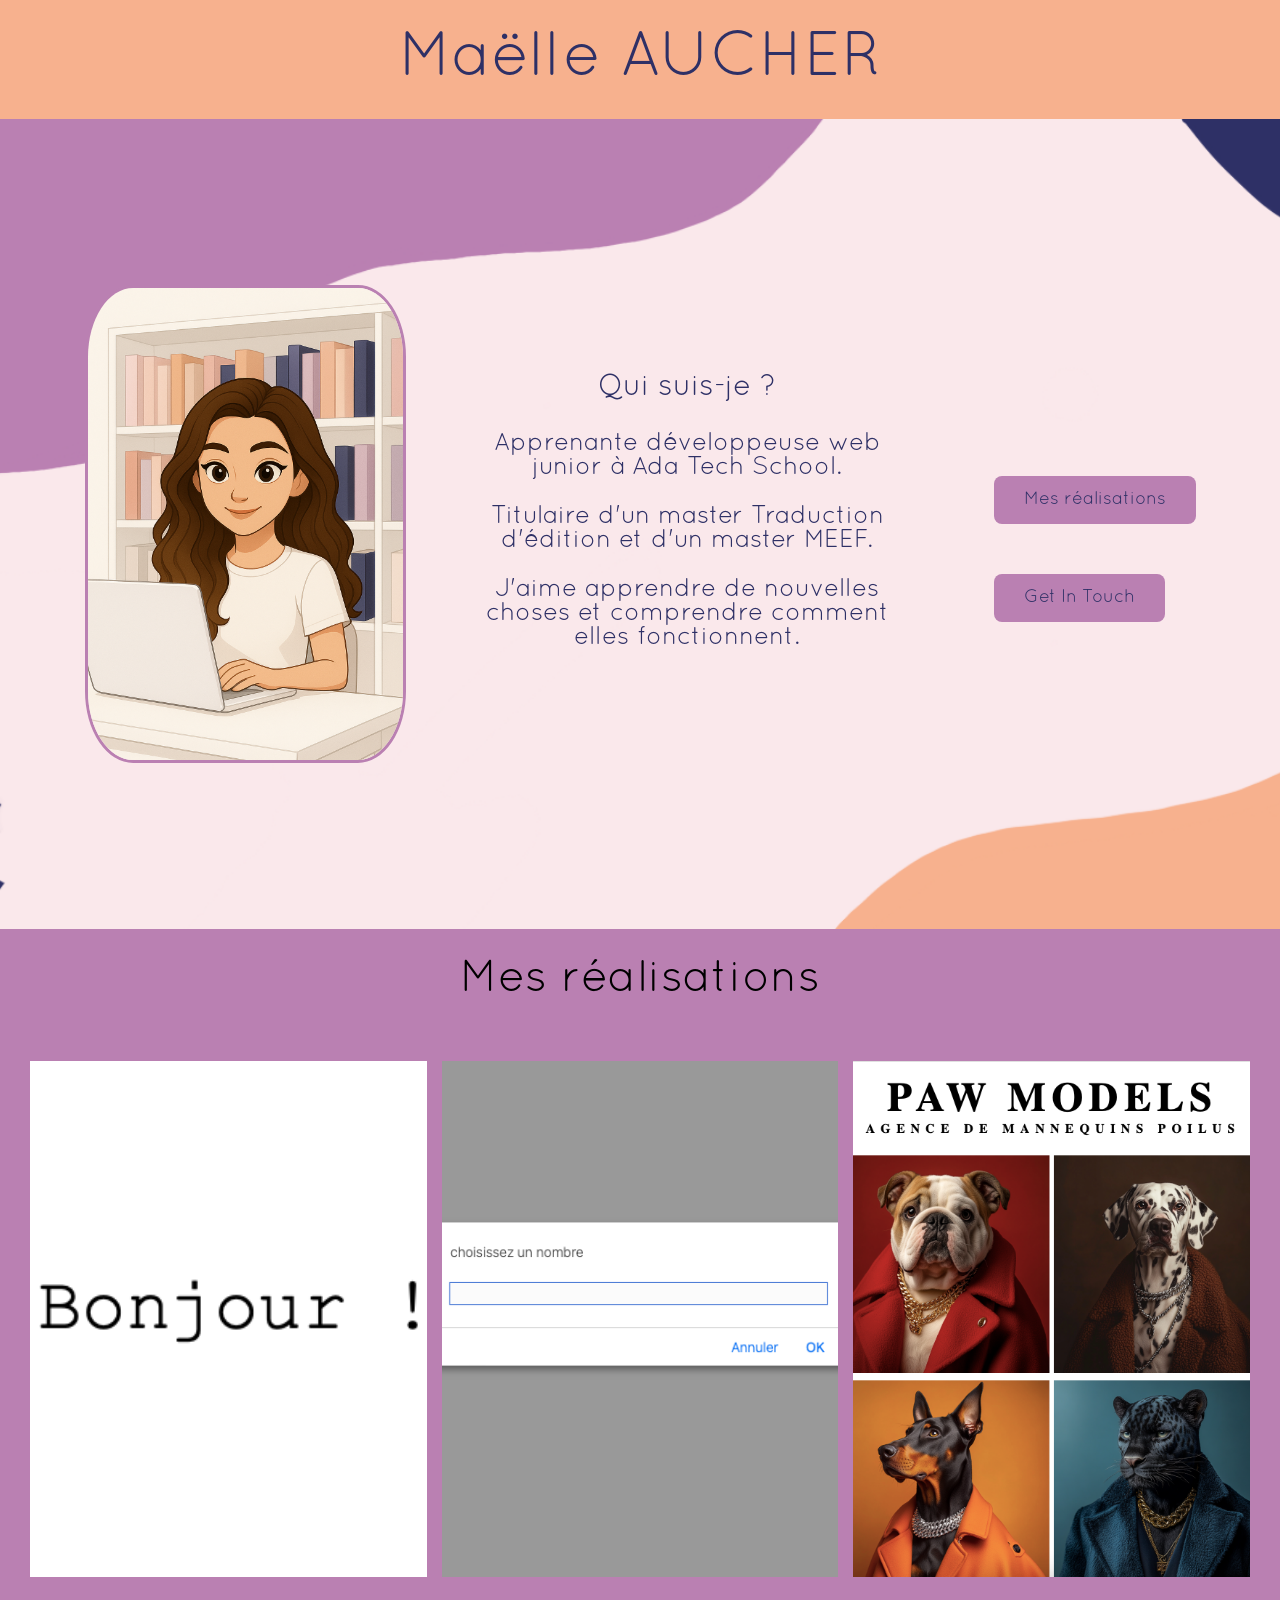
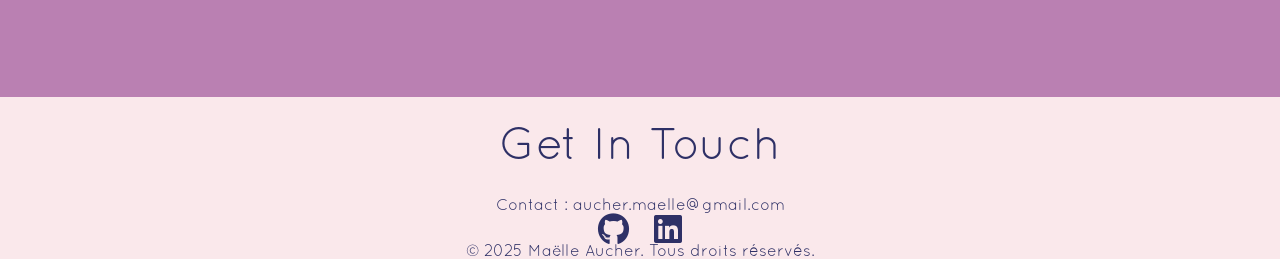
==== index.html @ a8b1c06b "div iam" ====
<!DOCTYPE html>
<html lang="fr">

<head>
    <meta charset="UTF-8">
    <meta name="viewport" content="width=device-width, initial-scale=1.0">
    <link rel="stylesheet" href="style.css">
    <link rel="stylesheet" href="https://cdnjs.cloudflare.com/ajax/libs/font-awesome/6.6.0/css/all.min.css" />
    <title>Mon Portfolio</title>

</head>

<body>

    <div class="header"><strong>Maëlle AUCHER</strong></div>

    <section class="container">

        <div class="picture">

            <img src="pictures/avatar3.png" alt="avatar d'une femme devant son ordinateur" id="avatar">

        </div>

        <div class="myself">

            <div class="iam">
                <p><strong>Qui suis-je ?</strong></p>
            </div>
            <p>Apprenante développeuse web junior à Ada Tech School.</p>
            <p>Titulaire d'un master Traduction d'édition et d'un master MEEF.</p>
            <p>J'aime apprendre de nouvelles choses et comprendre comment elles fonctionnent.</p>

        </div>

        <div class="mywork">

            <a href="#portfolio" class="cta-button" alt="lien pour accéder rapidement aux réalsations">Mes
                réalisations</a>
            <a href="#footer" class="cta-button" alt="lient pour accéder rapidement aux informations de contact">Get In
                Touch</a>
        </div>

    </section>



    <section id="portfolio">

        <div class="workstitle"><strong>Mes réalisations</strong></div>
        <div class="grille-projets">

            <div class="carte-projet">

                <img src="pictures/bonjour_javascript.png" alt="image de reconstitution avec inscrit Bonjour !">

                <div class="infos-projet">

                    <h3>Bonjour Javascript !</h3>
                    <p class="description">Affichage d'un message sur la page web en fonction du nom entré par
                        l'utilisateur.</p>
                    <p>Objectifs : manipulation de variable, manipulation de fonctions, comprendre le lien entre HTML et
                        Javascript.</p>
                    <p class="technologies"><strong>Technologies :</strong> HTML, JS</p>
                    <p class="liens">
                        <a href="https://github.com/aucherm/Exercices/tree/main/exercices_individuels/bonjour_javascript"
                            target="_blank">GitHub</a> |
                    </p>
                    <p class="date">Octobre 2025</p>
                </div>
            </div>


            <div class="carte-projet">

                <img src="pictures/pick_a_number.png" alt="image de reconstitution demandant de choisir un nombre">

                <div class="infos-projet">

                    <h3>Pick A Number</h3>
                    <p class="description">Affichage dans la console le carré et le résultat de la multpilcation par 10
                        du nombre choisi</p>
                    <p>Objectifs : création d'une fonction et d'un prompt</p>
                    <p class="technologies"><strong>Technologies :</strong> HTML, JS</p>
                    <p class="liens">
                        <a href="https://github.com/aucherm/Exercices/tree/main/Javascript/2" target="_blank">GitHub</a>
                        |
                    </p>
                    <p class="date">Octobre 2025</p>
                </div>
            </div>

            <div class="carte-projet">

                <img src="pictures/paw_models.png"
                    alt="image de reconstitution maontrant quatres illustrations de chiens en carré">

                <div class="infos-projet">

                    <h3>Paw Models</h3>
                    <p> class="description">Production d'un affichage en flexbox</p>
                    <p>Objectifs : familiarisation avec flexbox</p>
                    <p class="technologies"><strong>Technologies :</strong> HTML, CSS</p>
                    <p class="liens">
                        <a href="https://github.com/aucherm/Exercices/tree/main/HTML_CSS/1" target="_blank">GitHub</a>
                    </p>
                    <p class="date">Octobre 2025</p>
                </div>
            </div>




        </div>


    </section>

    <section id="footer">
        <div class="info">
            <div class="workstitle"><strong>Get In Touch</strong> </div>

            <div class="card 1">
                <p>Contact : aucher.maelle@gmail.com</p>
            </div>
            <div class="card 2">

                <a href="https://github.com/aucherm" target="_blank" class="icon-link" alt="lien vers page GitHub">
                    <i class="fa-brands fa-github fa-2x"></i>
                </a>

                <a href="https://www.linkedin.com/in/maëlle-aucher-502646137/" target="_blank" class="icon-link"
                    alt="lien vers page LinkedIn">
                    <i class="fa-brands fa-linkedin fa-2x"></i>
                </a>

            </div>
            <div class="card 3">
                <p>© 2025 Maëlle Aucher. Tous droits réservés.</p>
            </div>
        </div>
    </section>
</body>

</html>
---- style.css ----
* {
  margin: 0;
  font-weight: 400;
}


body {
  background-color: #FAE8EB;
  font-family: Quicksand;
  width: 100vw;
  display: flex;
  flex-direction: column;
  margin: 0;
}


@font-face {
  font-family: 'Quicksand';
  src:
    url(font/Quicksand_Book.otf),
    url(font/Quicksand/Quicksand_Bold.otf),
    url(font/Quicksand/Quicksand_Light.otf.woff);
}

.header {
  font-size: 7vh;
  background-color: #f7b18e;
  color: #2E3066;
  text-align: center;
  align-items: center;
  padding: 30px;
}

.container {
  width: 100vw;
  height: 90vh;
  display: flex;
  align-items: center;
  justify-content: space-between;
  font-size: 5vh;
  color: #2E3066;
  padding: 20px;
  box-sizing: border-box;
  flex-shrink: 0;
  background-image: url("pictures/desktop.png");
  background-size: cover;

}

.picture {
  display: flex;
  justify-content: center;
  align-items: center;
  width: 40%;
  height: auto;
  max-width: 450px;
  flex-shrink: 0;
  /* empêche Flexbox de rétrécir la div */
  align-self: center;
}

#avatar {
  width: 70%;
  height: auto;
  border-radius: 15%;
  border: solid #BA80B2;
  margin: 20px;
}

.myself {
  width: 35%;
  height: auto;
  max-width: 450px;
  flex-shrink: 0;
  font-size: 25px;
  text-align: center;
  gap: 1em;
}

.iam {
  font-size: 30px;
}

 .myself p {
  margin-bottom: 1em;
}


.cta-button {
  background-color: #BA80B2;
  color: #2E3066;
  border: none;
  padding: 15px 30px;
  font-size: 18px;
  border-radius: 8px;
  cursor: pointer;
  transition: background-color 0.3s, transform 0.2s;
  text-decoration: none;
  display: inline-block;
  margin-top: 50px;
  margin-left: 90px;
}

.cta-button:hover {
  background-color: #f7b18e;
  transform: scale(1.05);
}

html {
  scroll-behavior: smooth;
}

#portfolio {
  background-color: #BA80B2;
  width: 100vw;
  max-width: 100%;
  height: 60vw;
}


.workstitle {
  display: block;
  width: 100vw;
  height: auto;
  flex-shrink: 0;
  font-size: 5vh;
  text-align: center;
  padding: 30px;
  box-sizing: border-box
}


.grille-projets {
  display: grid;
  grid-template-columns: repeat(3, 1fr);
  gap: 15px;
  padding: 30px;
}

.carte-projet {
  position: relative;
  width: 100%;
  padding-top: 130%;
  border-radius: 10px;
}

.carte-projet img {
  position: absolute;
  top: 0;
  left: 0;
  width: 100%;
  height: 100%;
  object-fit: cover;

}

.infos-projet {
  position: absolute;
  top: 0;
  left: 0;
  width: 100%;
  height: 100%;
  color: white;
  background: #2E3066;
  opacity: 0;
  padding: 10px 15px;
  box-sizing: border-box;
  display: flex;
  flex-direction: column;
  justify-content: center;
  align-items: center;
  text-align: center;
}

.carte-projet:hover .infos-projet {
  opacity: 1;
}

.infos-projet h3 {
  margin-bottom: 10px;
  font-size: 1.2em;
}

.infos-projet p {
  margin: 5px 0;
  font-size: 0.9em;
}

.infos-projet .liens a {
  color: #00ccff;
  text-decoration: none;
  margin: 0 5px;
}

#footer {
  background-color: #FAE8EB;
  color: #2E3066;
}

.info {
  display: grid;
  grid-column: 1;
  text-align: center;

}

.icon-link {
  color: #2E3066;
  margin: 0 10px;
  text-decoration: none;
  transition: color 0.3s;
}

.icon-link:hover {
  color: #BA80B2;
}

a:focus,
button:focus,
img:focus {
  outline: 3px solid #f7b18e;
  /* contour visible */
  outline-offset: 4px;
  /* espace entre l'élément et le contour */
  border-radius: 6px;
}

@media (max-width: 768px) {
  .header {
    font-size: 5vh;
  }


  .container {
    width: 100vw;
    height: auto;
    flex-direction: column;
    text-align: center;
    background-image: url("pictures/mobile.png");
    background-size: cover;
  }

  .picture,
  .myself {
    width: 40%;
    max-width: none;
  }

  .myself {
    width: 100vw;
    height: auto;
    max-width: 450px;
    flex-shrink: 0;
    font-size: 20px;
    text-align: center;
  }

  .iam {
    font-size: 30px;
  }

  #portfolio {
    height: auto;
  }

  .workstitle {
    display: block;
    width: 100vw;
    height: auto;
    flex-shrink: 0;
    font-size: 5vh;
    text-align: center;
    padding: 30px;
    box-sizing: border-box
  }

  .grille-projets {
    grid-template-columns: repeat(2, 1fr);
    font-size: 1vh; //C'EST ÇA À CHANGER
  }

  /*    .grille-projets {
    grid-template-columns: 1fr;
    gap: 20px;
  }

  .carte-projet {
    display: flex;
    flex-direction: column;
  }

  .infos-projet {
    position: static;
    opacity: 1;
    background: #2E3066;
    color: white;
    padding: 10px;
  }
} */

  .cta-button {
    margin: 20px auto;
  }


  @media only screen and (min-device-width : 768px) and (max-device-width : 1024px) and (orientation : portrait) {}

  .head {
    font-size: 5vh;
  }




  //15.28
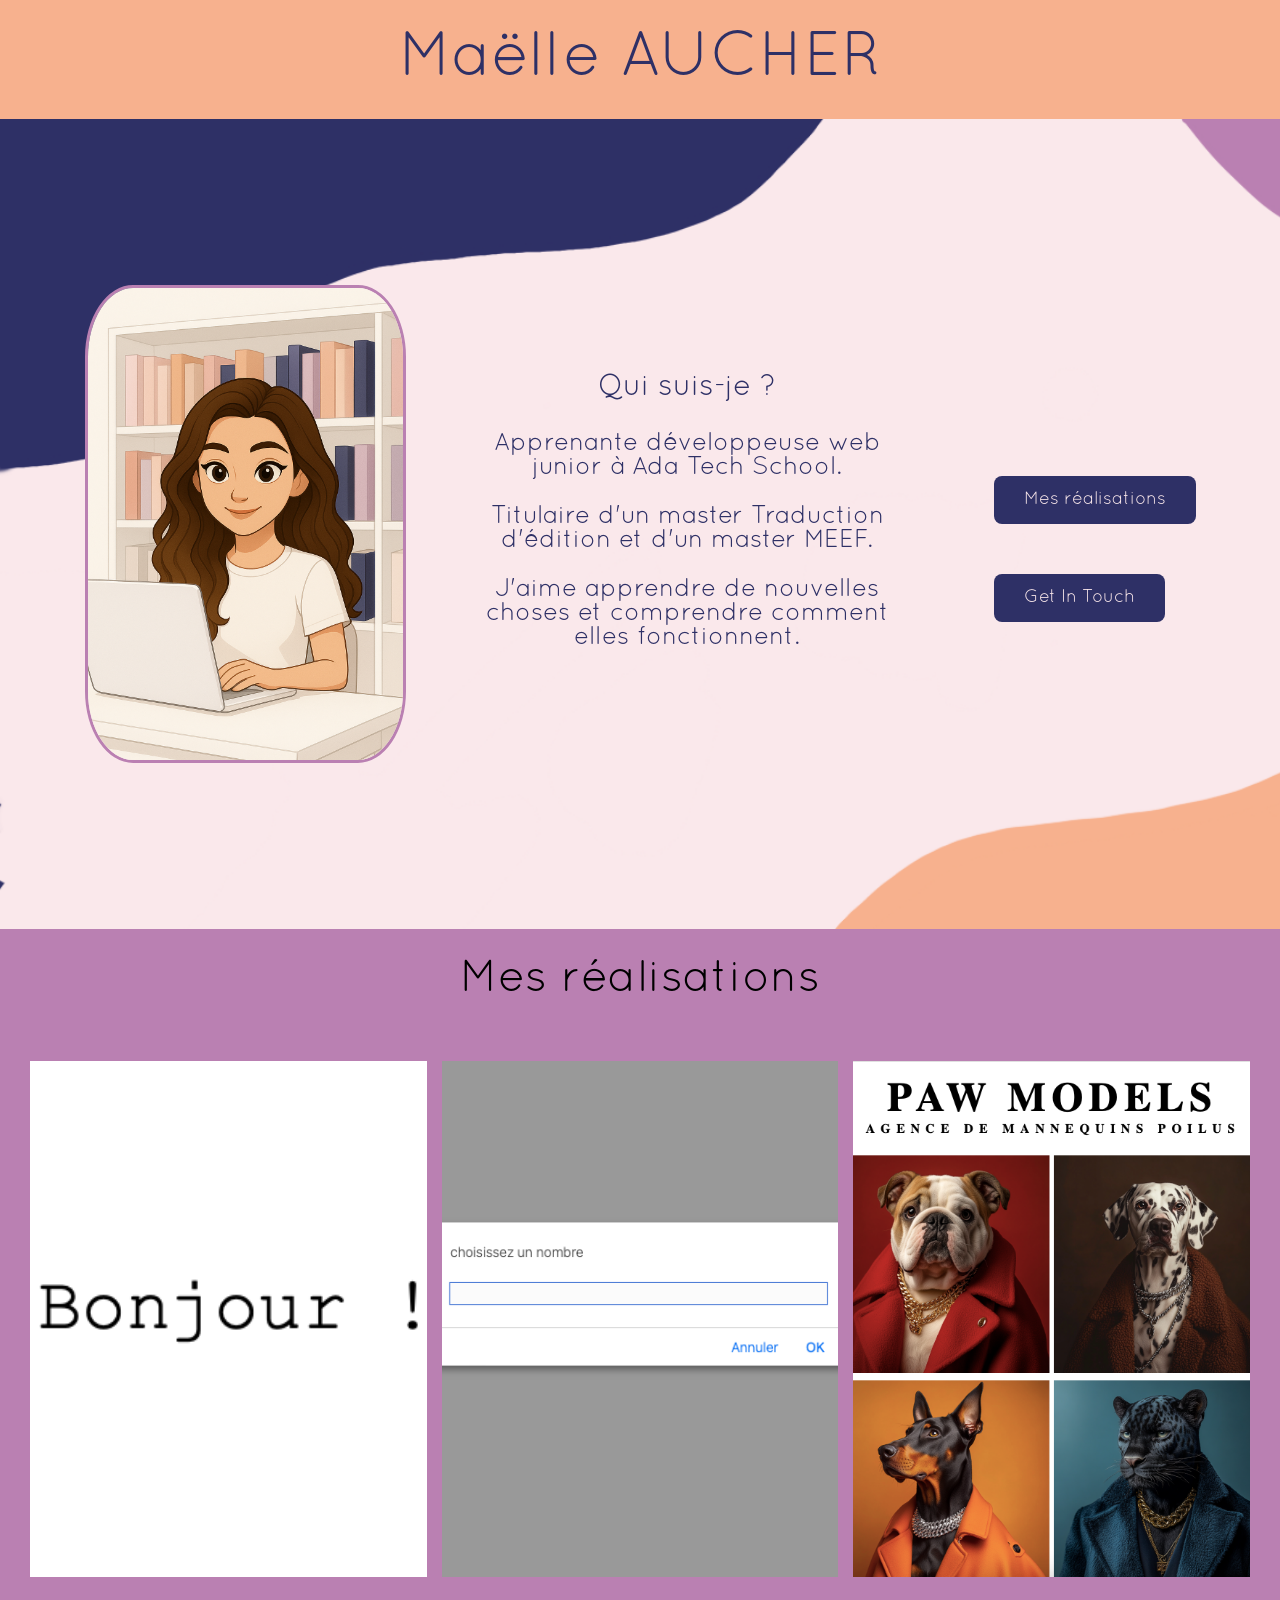
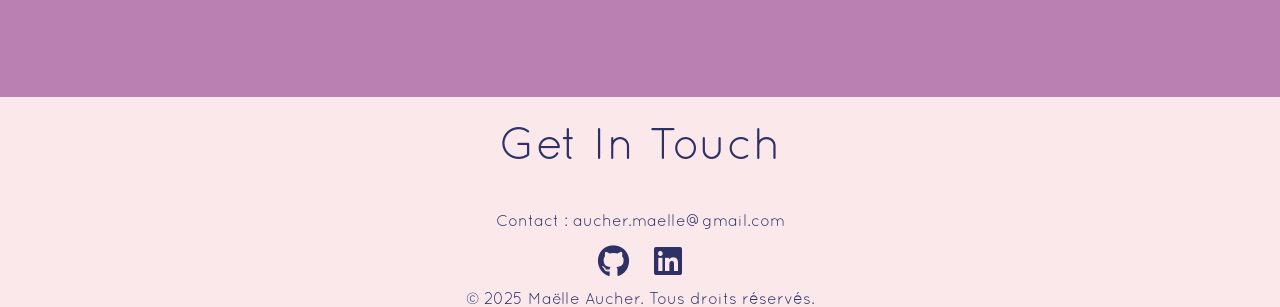
==== commit 34fa1ba5: "edit paw" ====
--- a/index.html
+++ b/index.html
@@ -98,7 +98,7 @@
                 <div class="infos-projet">
 
                     <h3>Paw Models</h3>
-                    <p> class="description">Production d'un affichage en flexbox</p>
+                    <p class="description">Production d'un affichage en flexbox</p>
                     <p>Objectifs : familiarisation avec flexbox</p>
                     <p class="technologies"><strong>Technologies :</strong> HTML, CSS</p>
                     <p class="liens">
--- a/style.css
+++ b/style.css
@@ -63,7 +63,7 @@
   width: 70%;
   height: auto;
   border-radius: 15%;
-  border: solid #BA80B2;
+  border: solid #BA80B2 ;
   margin: 20px;
 }
 
@@ -87,8 +87,8 @@
 
 
 .cta-button {
-  background-color: #BA80B2;
-  color: #2E3066;
+  background-color: #2E3066;
+  color: #FAE8EB;
   border: none;
   padding: 15px 30px;
   font-size: 18px;
@@ -201,6 +201,7 @@
   display: grid;
   grid-column: 1;
   text-align: center;
+  gap: 1em;
 
 }
 
@@ -276,27 +277,8 @@
 
   .grille-projets {
     grid-template-columns: repeat(2, 1fr);
-    font-size: 1vh; //C'EST ÇA À CHANGER
-  }
-
-  /*    .grille-projets {
-    grid-template-columns: 1fr;
-    gap: 20px;
-  }
-
-  .carte-projet {
-    display: flex;
-    flex-direction: column;
-  }
-
-  .infos-projet {
-    position: static;
-    opacity: 1;
-    background: #2E3066;
-    color: white;
-    padding: 10px;
-  }
-} */
+    font-size: 1vh; 
+  }
 
   .cta-button {
     margin: 20px auto;
@@ -309,7 +291,3 @@
     font-size: 5vh;
   }
 
-
-
-
-  //15.28
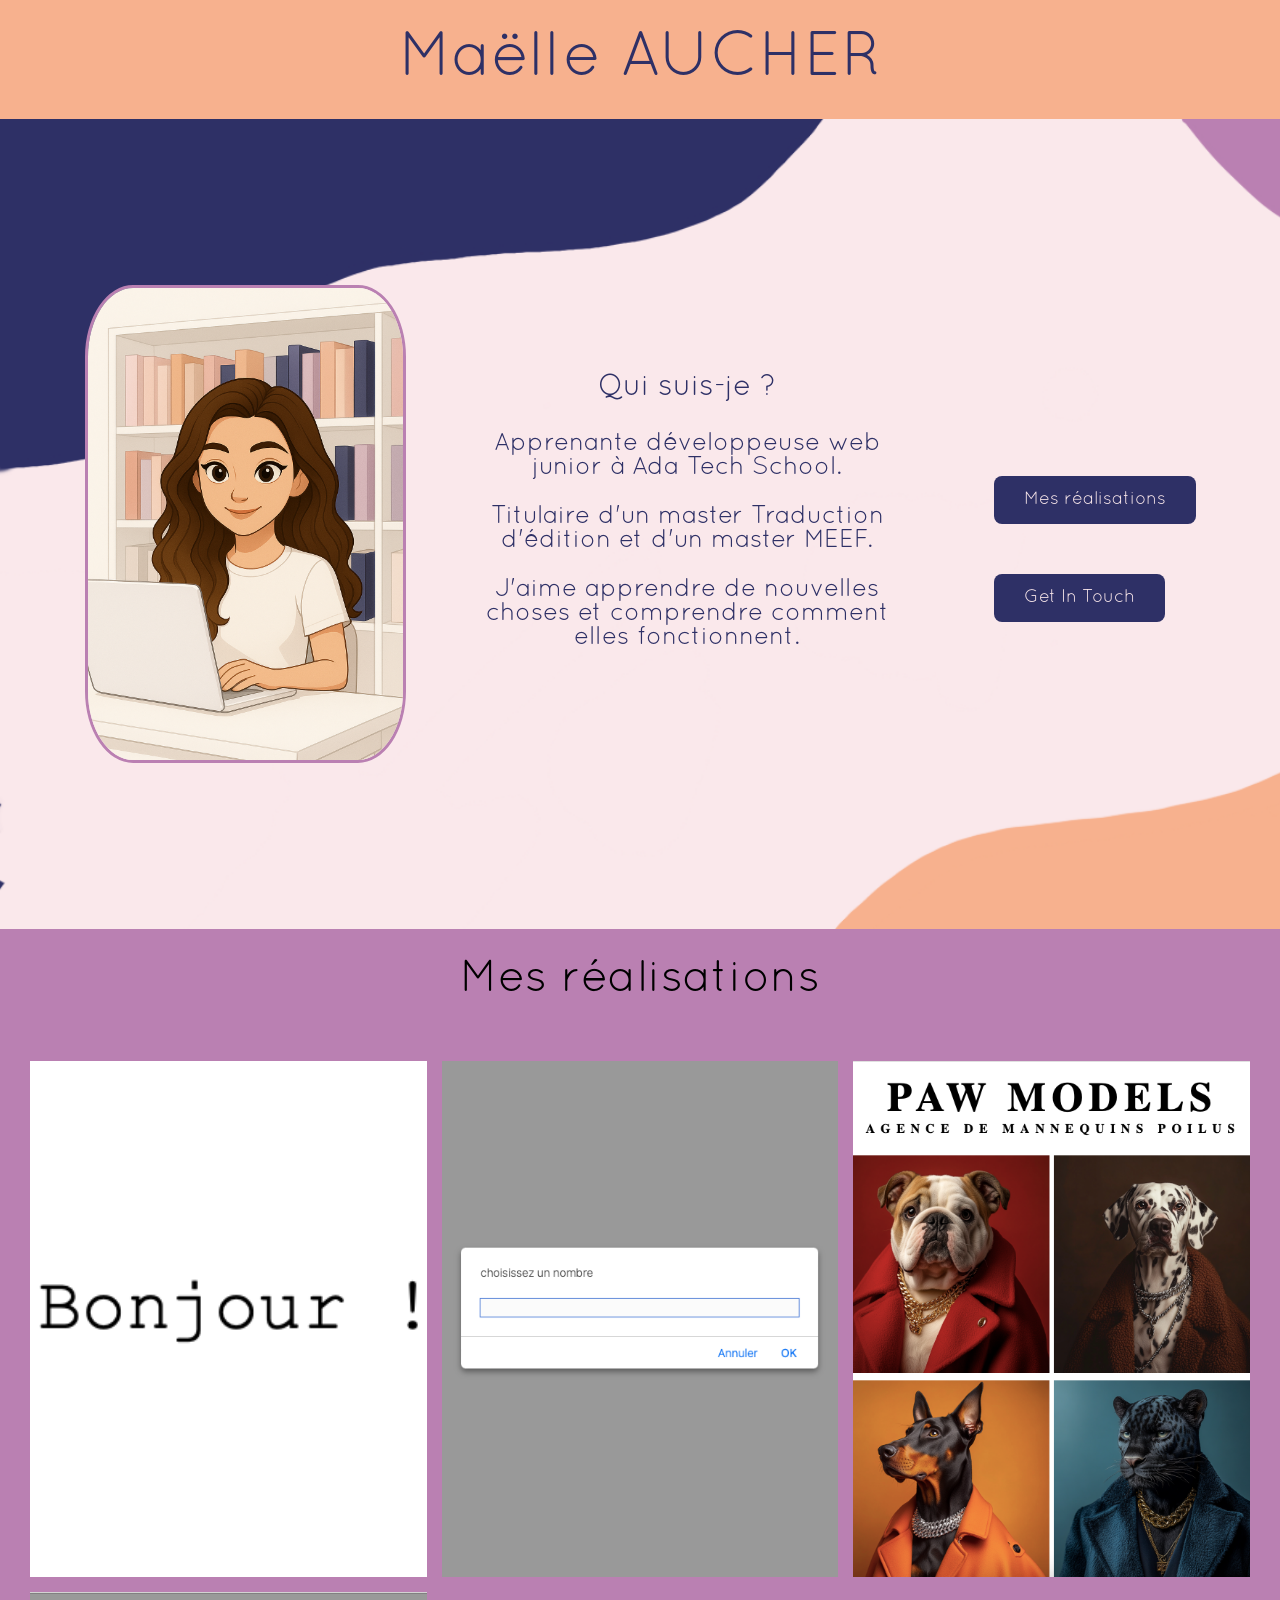
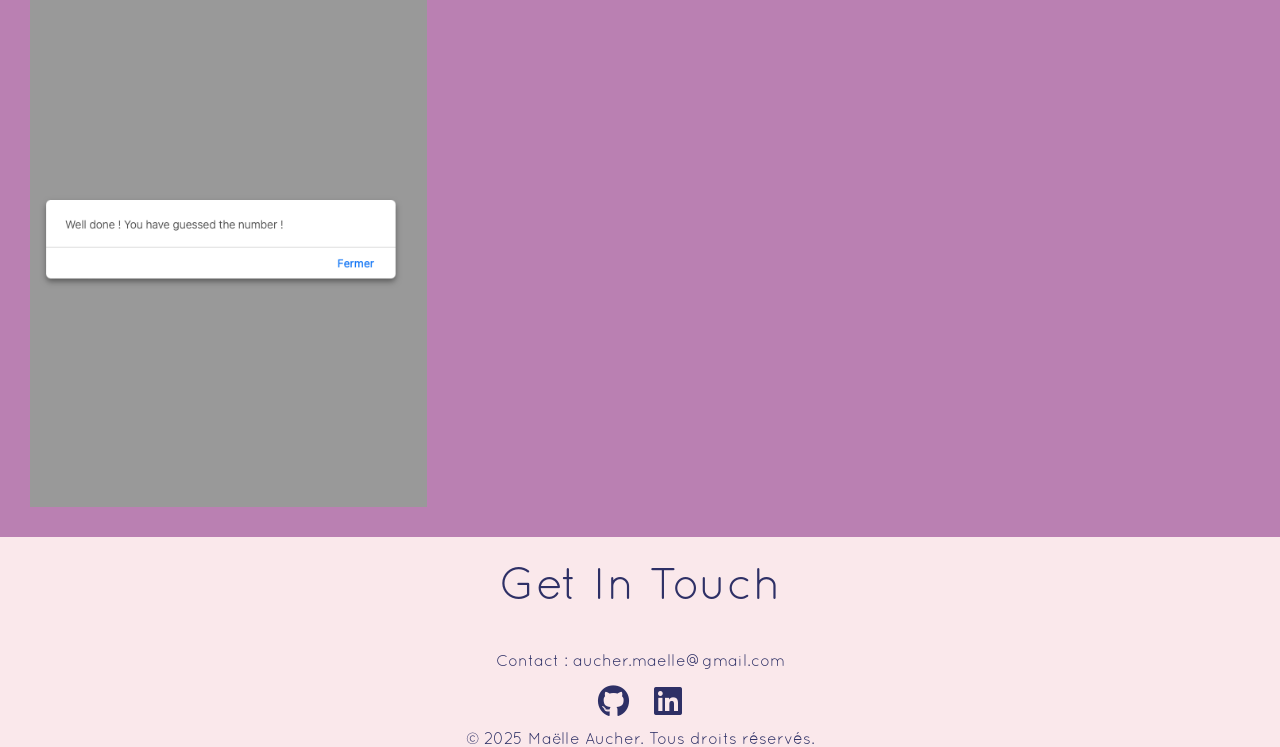
==== commit 940cdc61: "add one project" ====
--- a/index.html
+++ b/index.html
@@ -93,7 +93,7 @@
             <div class="carte-projet">
 
                 <img src="pictures/paw_models.png"
-                    alt="image de reconstitution maontrant quatres illustrations de chiens en carré">
+                    alt="image de reconstitution montrant quatres illustrations de chiens en carré">
 
                 <div class="infos-projet">
 
@@ -103,6 +103,25 @@
                     <p class="technologies"><strong>Technologies :</strong> HTML, CSS</p>
                     <p class="liens">
                         <a href="https://github.com/aucherm/Exercices/tree/main/HTML_CSS/1" target="_blank">GitHub</a>
+                    </p>
+                    <p class="date">Octobre 2025</p>
+                </div>
+            </div>
+
+            <div class="carte-projet">
+
+                <img src="pictures/guess_a_number.png"
+                    alt="image de reconstitution du message d'alerte lorsque l'utilisateur trouve le nombre">
+
+                <div class="infos-projet">
+
+                    <h3>Guess A Number</h3>
+                    <p class="description">Création d'un jeu en JS permettant de deviner un nombre</p>
+                    <p>Objectifs : apprenre à découper un projet en tâches</p>
+                    <p class="technologies"><strong>Technologies :</strong> HTML, JS</p>
+                    <p class="liens">
+                        <a href="https://github.com/aucherm/Exercices/tree/main/exercices_individuels/guess_a_number"
+                            target="_blank">GitHub</a>
                     </p>
                     <p class="date">Octobre 2025</p>
                 </div>
--- a/style.css
+++ b/style.css
@@ -114,7 +114,7 @@
   background-color: #BA80B2;
   width: 100vw;
   max-width: 100%;
-  height: 60vw;
+  height: auto;
 }
 
 
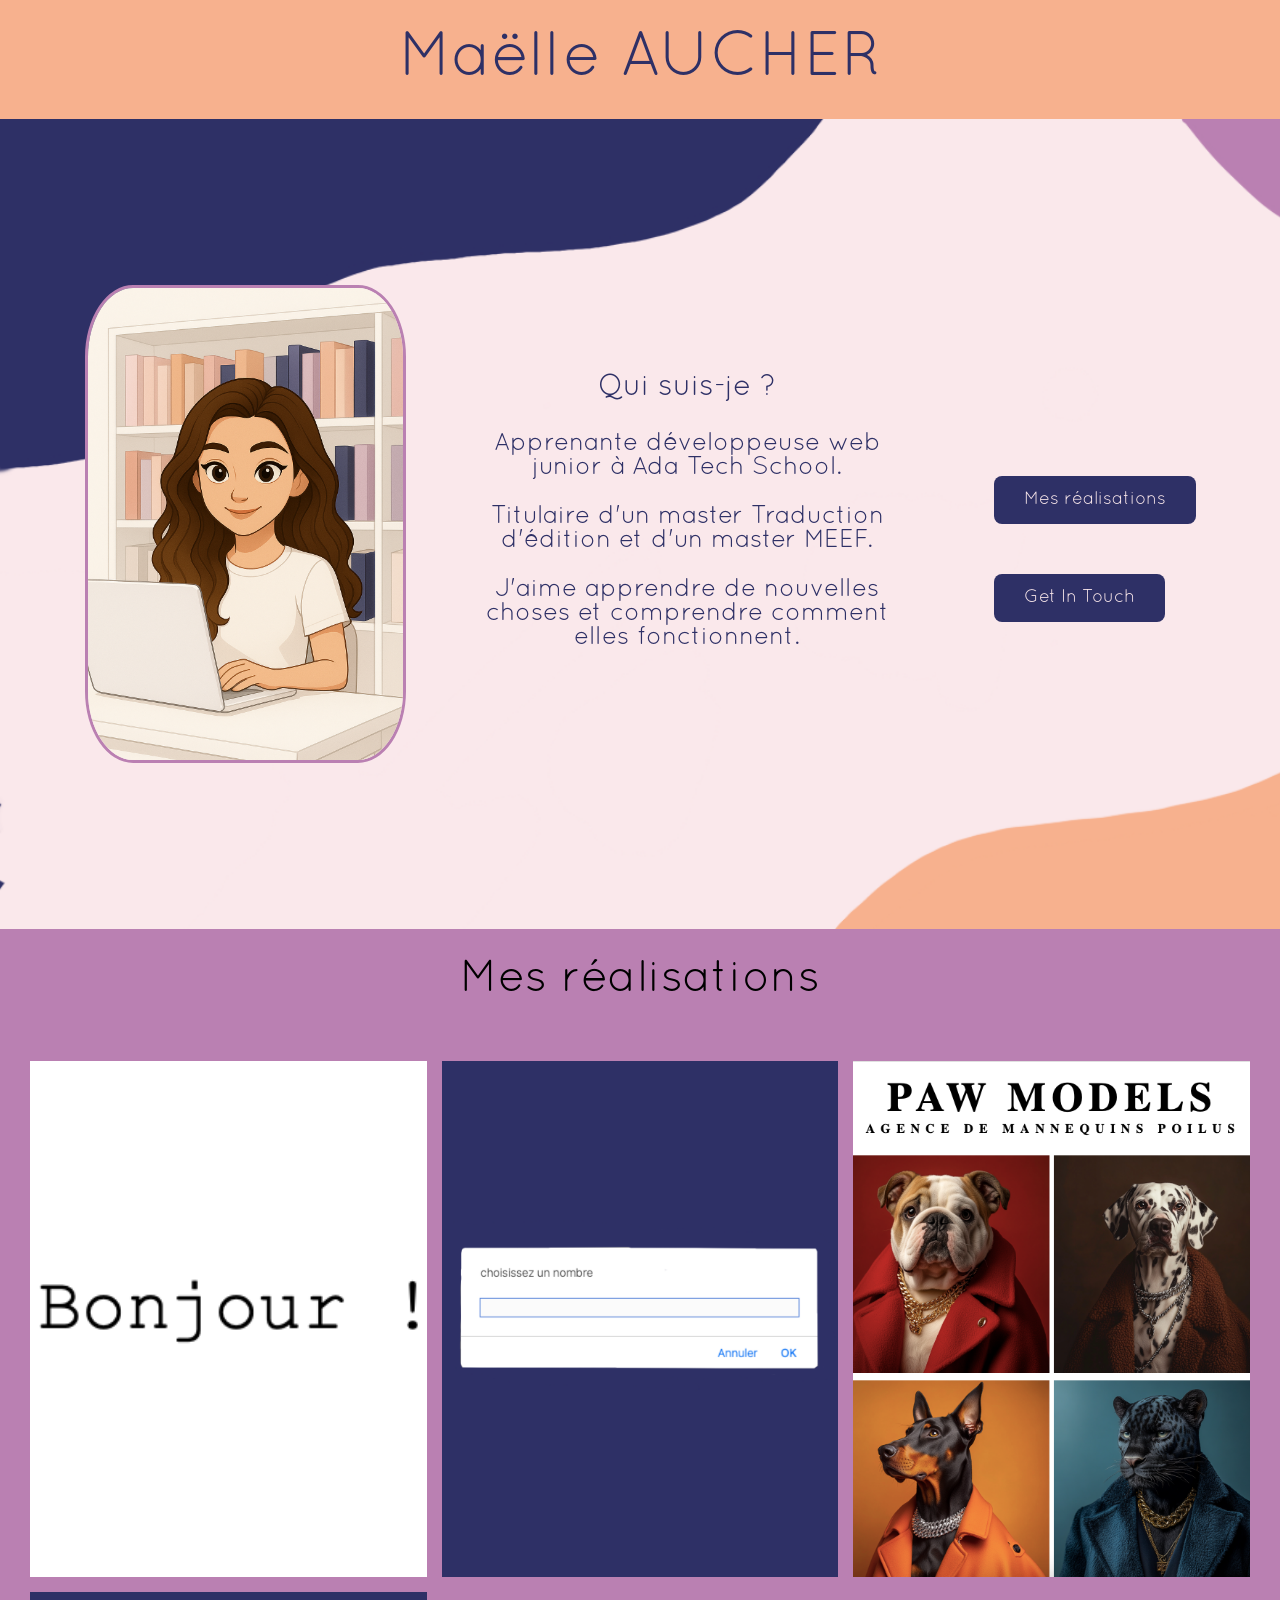
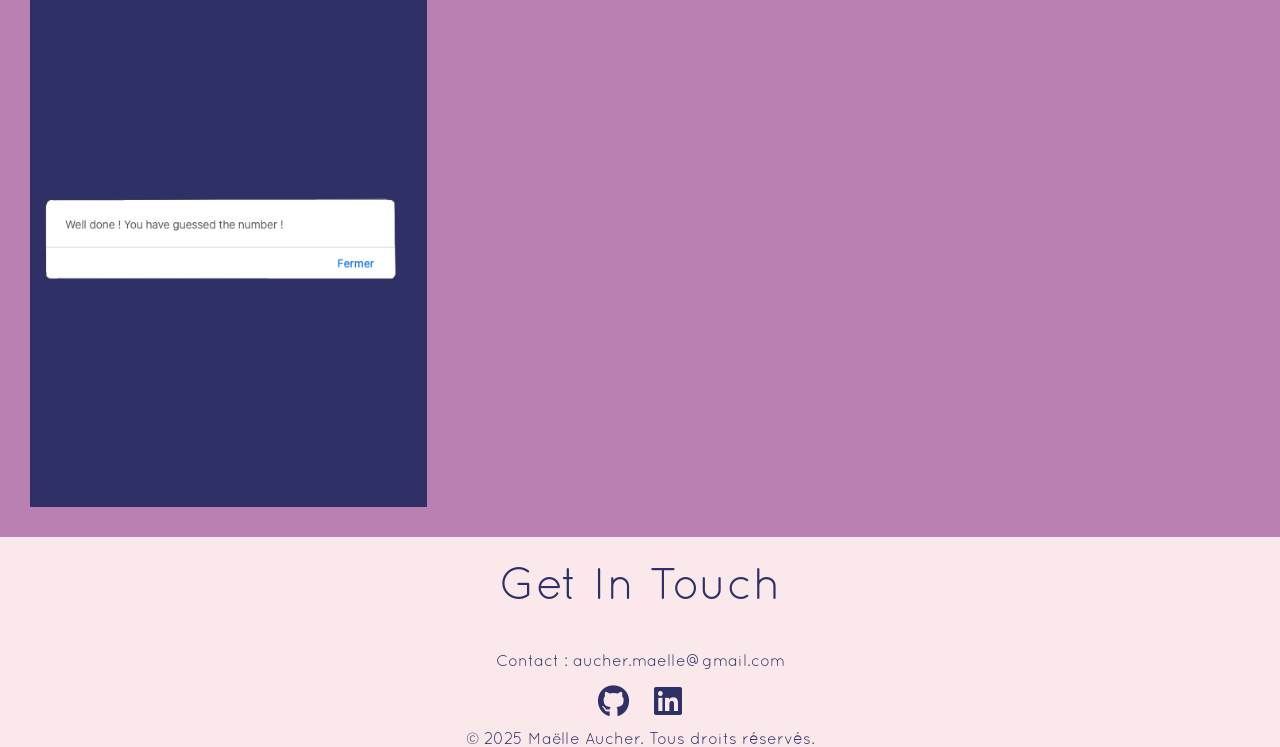
==== commit 1838e181: "edit guess a number" ====
--- a/index.html
+++ b/index.html
@@ -116,7 +116,7 @@
                 <div class="infos-projet">
 
                     <h3>Guess A Number</h3>
-                    <p class="description">Création d'un jeu en JS permettant de deviner un nombre</p>
+                    <p class="description">Création d'un jeu entre 2 joueurs permettant de faire deviner un nombre</p>
                     <p>Objectifs : apprenre à découper un projet en tâches</p>
                     <p class="technologies"><strong>Technologies :</strong> HTML, JS</p>
                     <p class="liens">
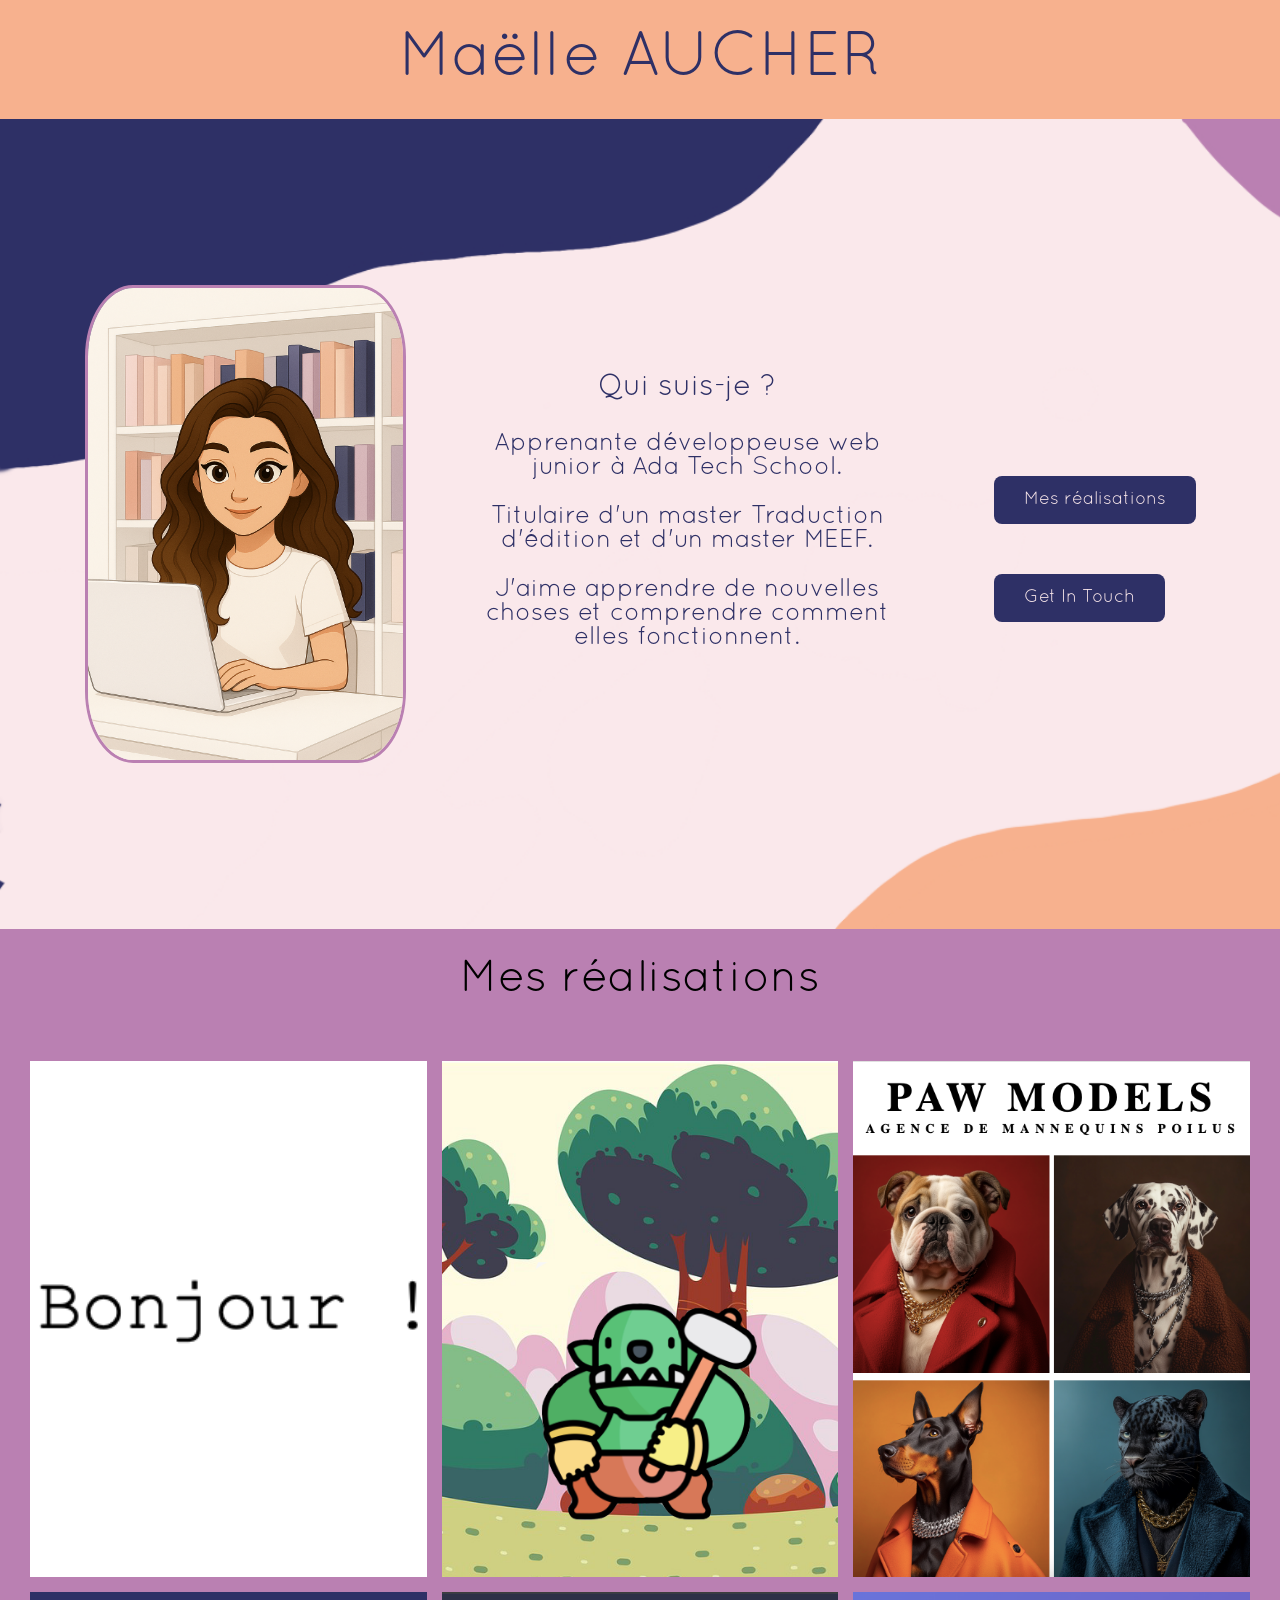
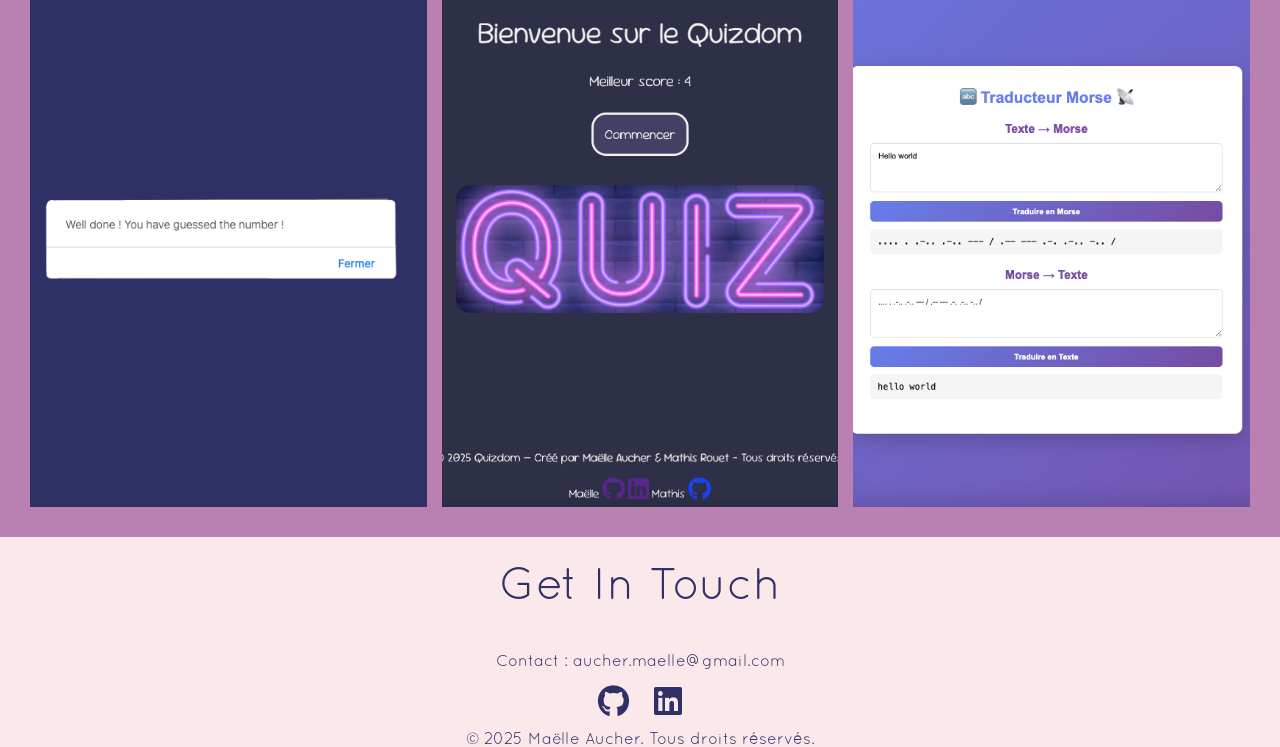
==== commit 6b36be09: "morse/quiz/troll cards" ====
--- a/index.html
+++ b/index.html
@@ -73,18 +73,17 @@
 
             <div class="carte-projet">
 
-                <img src="pictures/pick_a_number.png" alt="image de reconstitution demandant de choisir un nombre">
+                <img src="pictures/troll.png" alt="image de reconstitution de l'interface du jeu">
 
                 <div class="infos-projet">
 
-                    <h3>Pick A Number</h3>
-                    <p class="description">Affichage dans la console le carré et le résultat de la multpilcation par 10
-                        du nombre choisi</p>
-                    <p>Objectifs : création d'une fonction et d'un prompt</p>
-                    <p class="technologies"><strong>Technologies :</strong> HTML, JS</p>
+                    <h3>Whack that troll!</h3>
+                    <p class="description">Deux joueurs rencontrent un troll en forêt et doivent le combattre, mais
+                        attention, le troll rendra le</p>
+                    <p class="technologies"><strong>Technologies :</strong> HTML, JS, CSS</p>
                     <p class="liens">
-                        <a href="https://github.com/aucherm/Exercices/tree/main/Javascript/2" target="_blank">GitHub</a>
-                        |
+                        <a href="https://github.com/aucherm/Exercices/tree/main/exercices_individuels/monsters%20copie"
+                            target="_blank">GitHub</a>
                     </p>
                     <p class="date">Octobre 2025</p>
                 </div>
@@ -127,6 +126,41 @@
                 </div>
             </div>
 
+            <div class="carte-projet">
+
+                <img src="pictures/quiz.png" alt="image de l'interface du quiz">
+
+                <div class="infos-projet">
+
+                    <h3>Quizdom</h3>
+                    <p class="description">Réalisation d'un quiz virtuel de 10 questions de culture générale</p>
+                    <p class="technologies"><strong>Technologies :</strong> HTML, CSS, JS</p>
+                    <p class="liens">
+                        <a href="https://github.com/aucherm/quizdom" target="_blank">GitHub</a>
+                        <a href="https://aucherm.github.io/quizdom/" target="_blank">Quizdom</a>
+                    </p>
+                    <p class="date">Novembre 2025</p>
+                </div>
+            </div>
+
+
+             <div class="carte-projet">
+
+                <img src="pictures/morse.png" alt="image de l'interface du quiz">
+
+                <div class="infos-projet">
+
+                    <h3>Parlez-vous morse ?</h3>
+                    <p class="description">Interface de traduction texte <=> morse</p>
+                    <p class="technologies"><strong>Technologies :</strong> HTML, CSS, JS</p>
+                    <p class="liens">
+                        <a href="https://github.com/aucherm/morse-code" target="_blank">GitHub</a>
+                    </p>
+                    <p class="date">Novembre 2025</p>
+                </div>
+            </div>
+
+            
 
 
 
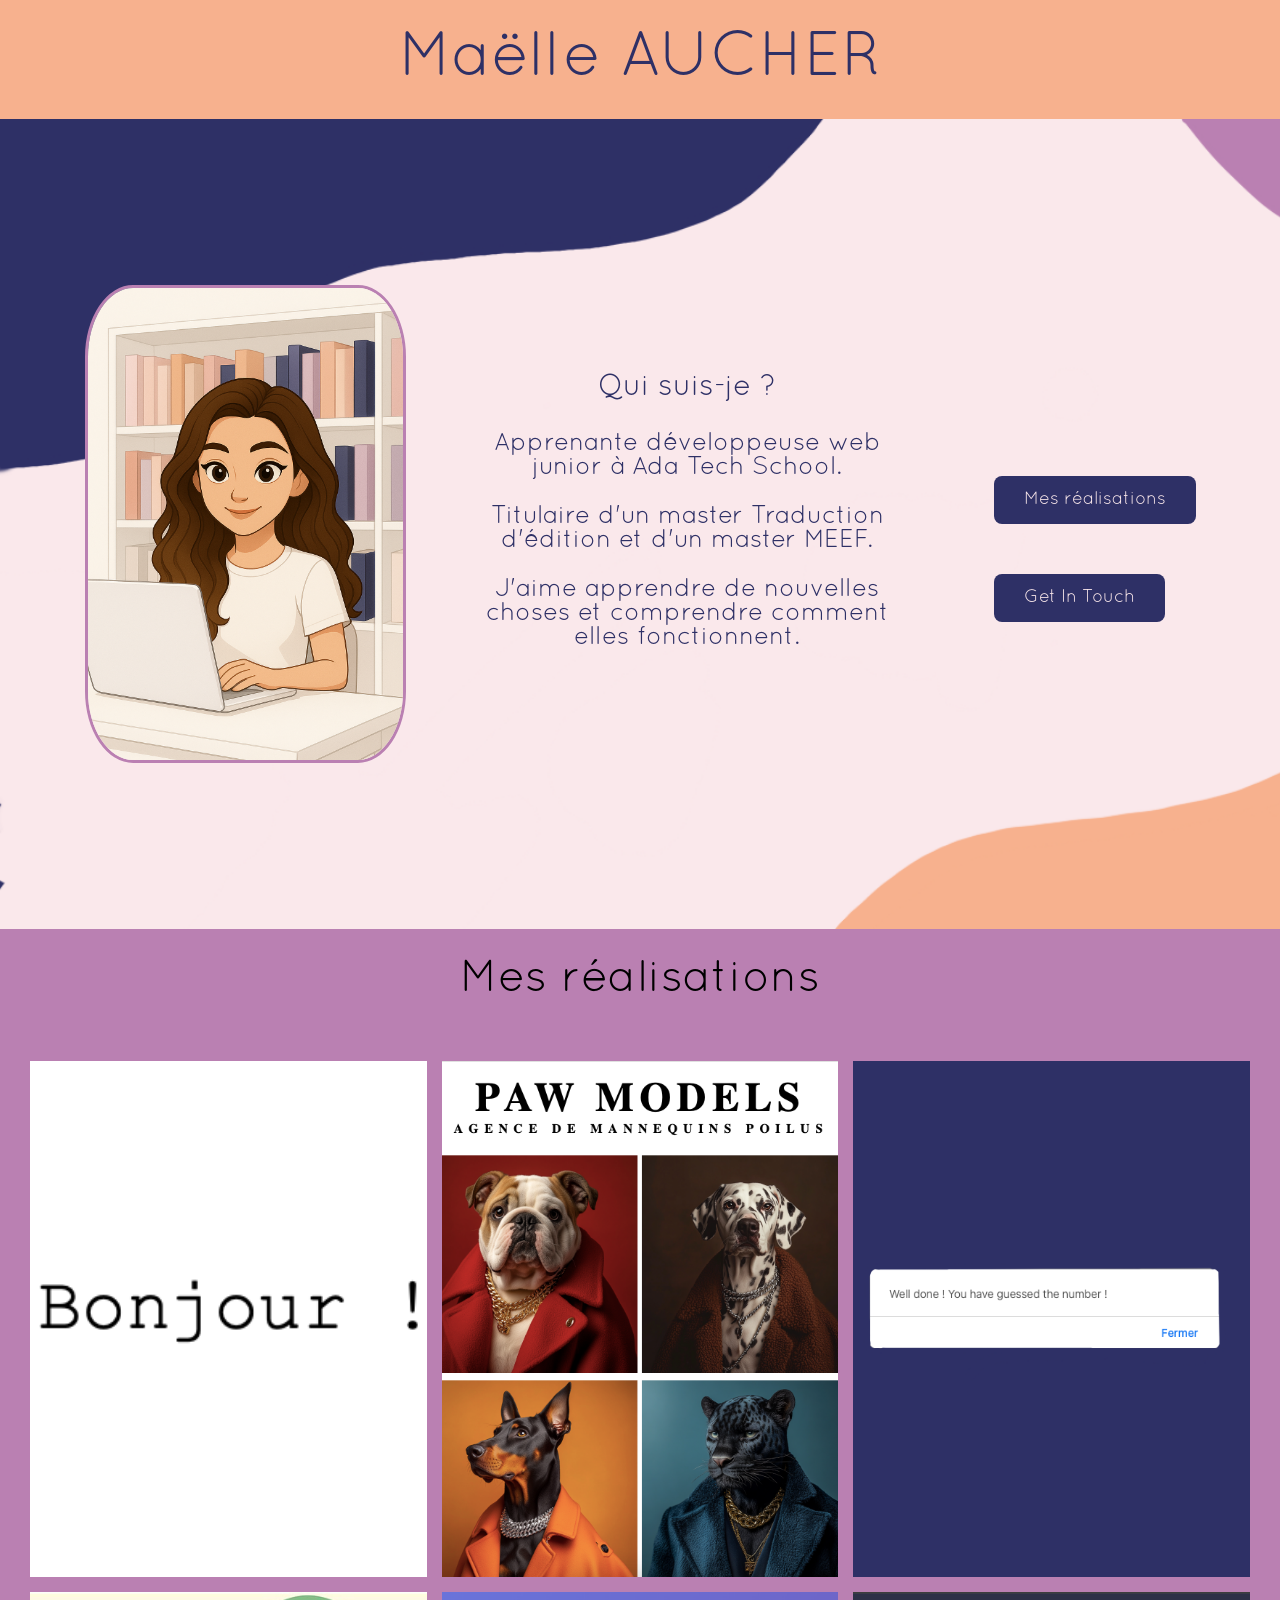
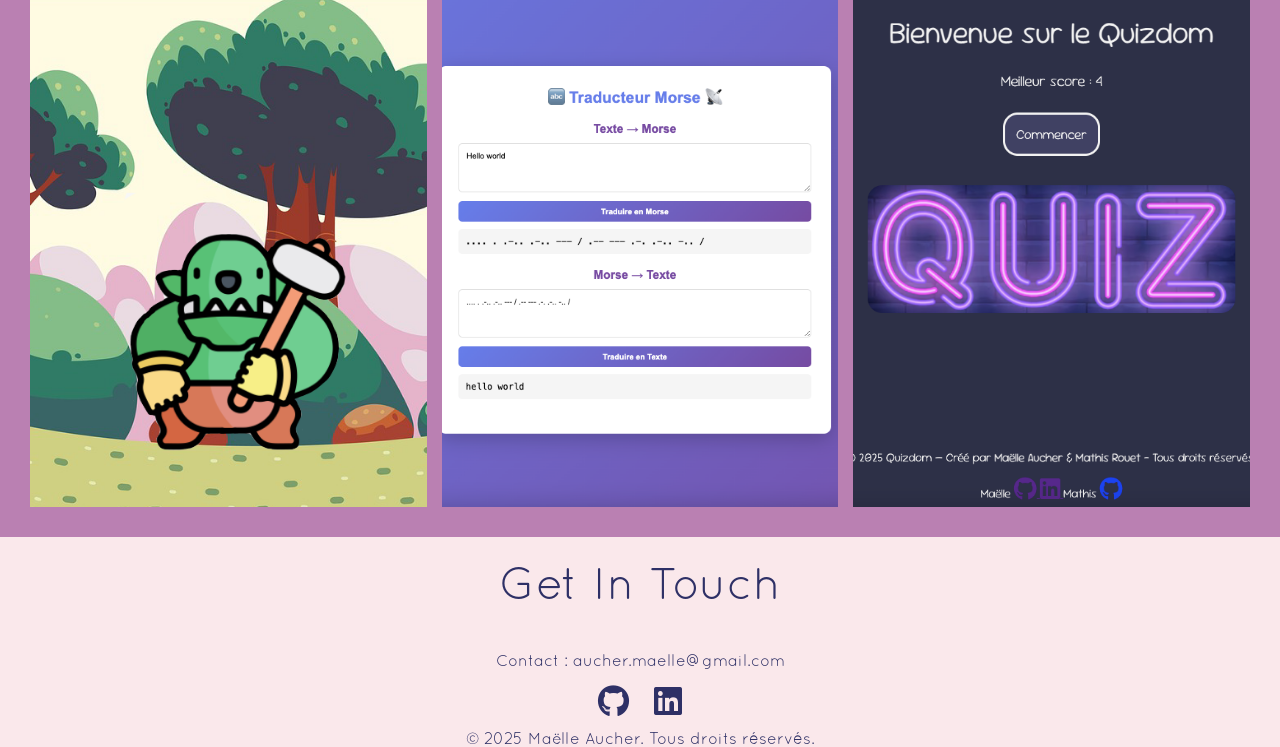
==== commit 53b6339f: "change order" ====
--- a/index.html
+++ b/index.html
@@ -73,24 +73,6 @@
 
             <div class="carte-projet">
 
-                <img src="pictures/troll.png" alt="image de reconstitution de l'interface du jeu">
-
-                <div class="infos-projet">
-
-                    <h3>Whack that troll!</h3>
-                    <p class="description">Deux joueurs rencontrent un troll en forêt et doivent le combattre, mais
-                        attention, le troll rendra le</p>
-                    <p class="technologies"><strong>Technologies :</strong> HTML, JS, CSS</p>
-                    <p class="liens">
-                        <a href="https://github.com/aucherm/Exercices/tree/main/exercices_individuels/monsters%20copie"
-                            target="_blank">GitHub</a>
-                    </p>
-                    <p class="date">Octobre 2025</p>
-                </div>
-            </div>
-
-            <div class="carte-projet">
-
                 <img src="pictures/paw_models.png"
                     alt="image de reconstitution montrant quatres illustrations de chiens en carré">
 
@@ -107,7 +89,7 @@
                 </div>
             </div>
 
-            <div class="carte-projet">
+             <div class="carte-projet">
 
                 <img src="pictures/guess_a_number.png"
                     alt="image de reconstitution du message d'alerte lorsque l'utilisateur trouve le nombre">
@@ -128,6 +110,43 @@
 
             <div class="carte-projet">
 
+                <img src="pictures/troll.png" alt="image de reconstitution de l'interface du jeu">
+
+                <div class="infos-projet">
+
+                    <h3>Whack that troll!</h3>
+                    <p class="description">Deux joueurs rencontrent un troll en forêt et doivent le combattre, mais
+                        attention, le troll rendra le</p>
+                    <p class="technologies"><strong>Technologies :</strong> HTML, JS, CSS</p>
+                    <p class="liens">
+                        <a href="https://github.com/aucherm/Exercices/tree/main/exercices_individuels/monsters%20copie"
+                            target="_blank">GitHub</a>
+                        <a href="https://aucherm.github.io/troll/" target="_blank">Demo</a>
+                    </p>
+                    <p class="date">Octobre 2025</p>
+                </div>
+            </div>
+
+            
+            <div class="carte-projet">
+
+                <img src="pictures/morse.png" alt="image de l'interface du quiz">
+
+                <div class="infos-projet">
+
+                    <h3>Parlez-vous morse ?</h3>
+                    <p class="description">Interface de traduction texte <=> morse</p>
+                    <p class="technologies"><strong>Technologies :</strong> HTML, CSS, JS</p>
+                    <p class="liens">
+                        <a href="https://github.com/aucherm/morse-code" target="_blank">GitHub</a>
+                        <a href="https://aucherm.github.io/morse-code/" target="_blank">Demo</a>
+                    </p>
+                    <p class="date">Novembre 2025</p>
+                </div>
+            </div>
+
+             <div class="carte-projet">
+
                 <img src="pictures/quiz.png" alt="image de l'interface du quiz">
 
                 <div class="infos-projet">
@@ -143,24 +162,6 @@
                 </div>
             </div>
 
-
-             <div class="carte-projet">
-
-                <img src="pictures/morse.png" alt="image de l'interface du quiz">
-
-                <div class="infos-projet">
-
-                    <h3>Parlez-vous morse ?</h3>
-                    <p class="description">Interface de traduction texte <=> morse</p>
-                    <p class="technologies"><strong>Technologies :</strong> HTML, CSS, JS</p>
-                    <p class="liens">
-                        <a href="https://github.com/aucherm/morse-code" target="_blank">GitHub</a>
-                    </p>
-                    <p class="date">Novembre 2025</p>
-                </div>
-            </div>
-
-            
 
 
 
